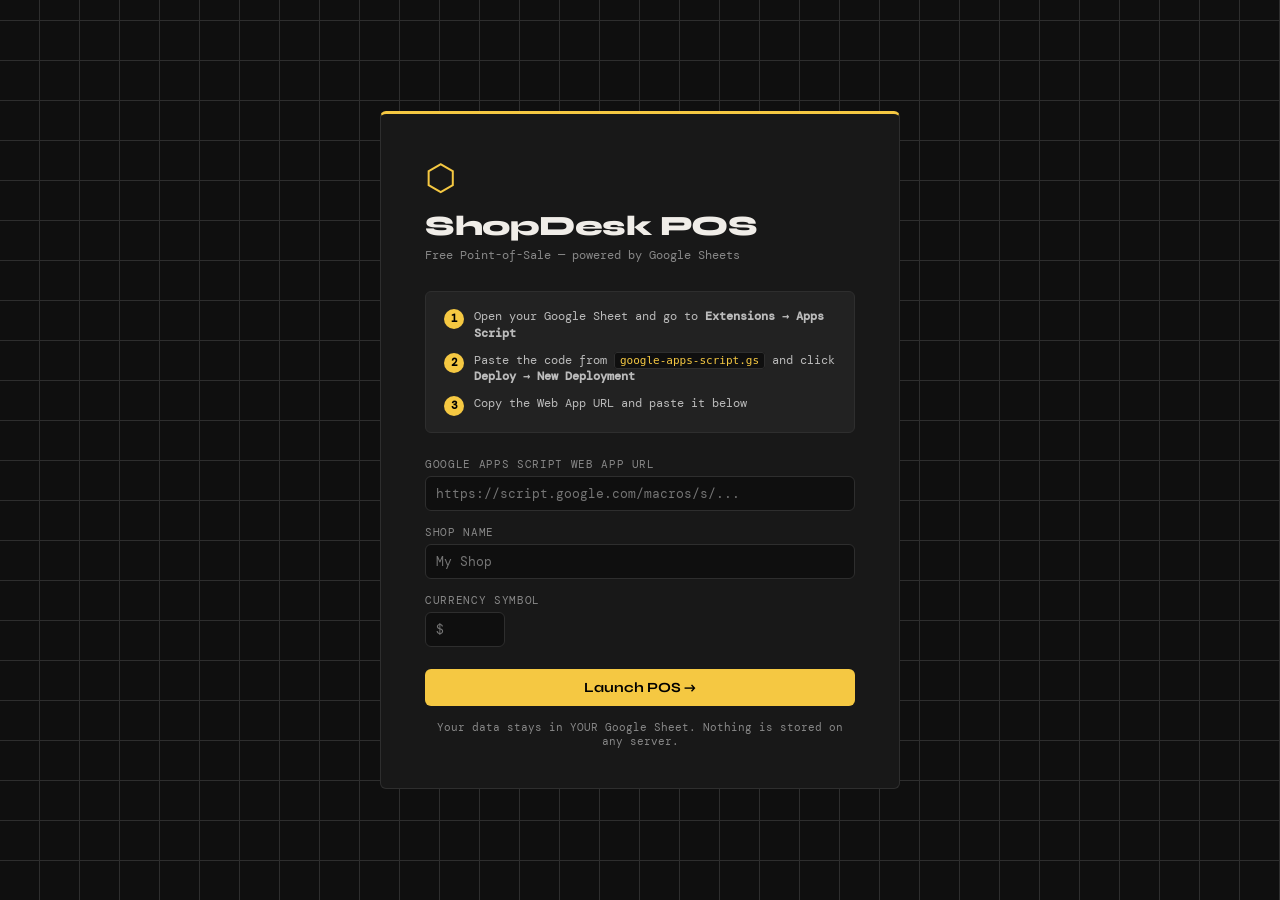
==== index.html @ a3332179 "Add files via upload" ====
<!DOCTYPE html>
<html lang="en">
<head>
  <meta charset="UTF-8" />
  <meta name="viewport" content="width=device-width, initial-scale=1.0" />
  <title>ShopDesk POS</title>
  <link rel="preconnect" href="https://fonts.googleapis.com" />
  <link href="https://fonts.googleapis.com/css2?family=Syne:wght@400;600;700;800&family=DM+Mono:wght@400;500&display=swap" rel="stylesheet" />
  <link rel="stylesheet" href="style.css" />
</head>
<body>

<!-- SETUP SCREEN -->
<div id="setup-screen" class="screen active">
  <div class="setup-card">
    <div class="logo-mark">⬡</div>
    <h1>ShopDesk POS</h1>
    <p class="setup-sub">Free Point-of-Sale — powered by Google Sheets</p>
    <div class="setup-steps">
      <div class="step">
        <span class="step-num">1</span>
        <span>Open your Google Sheet and go to <strong>Extensions → Apps Script</strong></span>
      </div>
      <div class="step">
        <span class="step-num">2</span>
        <span>Paste the code from <code>google-apps-script.gs</code> and click <strong>Deploy → New Deployment</strong></span>
      </div>
      <div class="step">
        <span class="step-num">3</span>
        <span>Copy the Web App URL and paste it below</span>
      </div>
    </div>
    <div class="input-group">
      <label>Google Apps Script Web App URL</label>
      <input type="url" id="script-url" placeholder="https://script.google.com/macros/s/..." />
    </div>
    <div class="input-group">
      <label>Shop Name</label>
      <input type="text" id="shop-name" placeholder="My Shop" />
    </div>
    <div class="input-group">
      <label>Currency Symbol</label>
      <input type="text" id="currency" placeholder="$" maxlength="3" style="max-width:80px"/>
    </div>
    <button class="btn-primary" onclick="saveConfig()">Launch POS →</button>
    <p class="setup-note">Your data stays in YOUR Google Sheet. Nothing is stored on any server.</p>
  </div>
</div>

<!-- MAIN POS -->
<div id="pos-screen" class="screen">

  <!-- TOP BAR -->
  <header class="topbar">
    <div class="topbar-left">
      <span class="logo-sm">⬡</span>
      <span id="topbar-shop" class="shop-title">ShopDesk</span>
    </div>
    <nav class="topbar-nav">
      <button class="nav-btn active" onclick="switchTab('sell')">🛒 Sell</button>
      <button class="nav-btn" onclick="switchTab('products')">📦 Products</button>
      <button class="nav-btn" onclick="switchTab('sales')">📊 Sales</button>
    </nav>
    <div class="topbar-right">
      <span id="clock" class="clock"></span>
      <button class="btn-settings" onclick="openSettings()">⚙</button>
    </div>
  </header>

  <!-- SELL TAB -->
  <div id="tab-sell" class="tab-content active">
    <div class="sell-layout">

      <!-- LEFT: Product Grid -->
      <div class="product-panel">
        <div class="panel-header">
          <input type="text" id="product-search" placeholder="Search products..." oninput="filterProducts()" />
          <select id="category-filter" onchange="filterProducts()">
            <option value="">All Categories</option>
          </select>
        </div>
        <div id="product-grid" class="product-grid">
          <div class="loading-state">Loading products...</div>
        </div>
      </div>

      <!-- RIGHT: Cart -->
      <div class="cart-panel">
        <div class="cart-header">
          <h2>Current Sale</h2>
          <button class="btn-clear" onclick="clearCart()">Clear</button>
        </div>
        <div id="cart-items" class="cart-items">
          <div class="empty-cart">No items yet.<br/>Tap a product to add.</div>
        </div>
        <div class="cart-footer">
          <div class="cart-totals">
            <div class="total-row"><span>Subtotal</span><span id="subtotal">$0.00</span></div>
            <div class="total-row discount-row">
              <span>Discount</span>
              <span class="discount-input-wrap">
                <input type="number" id="discount-val" value="0" min="0" oninput="recalc()" style="width:50px"/>
                <select id="discount-type" onchange="recalc()">
                  <option value="pct">%</option>
                  <option value="flat">flat</option>
                </select>
              </span>
            </div>
            <div class="total-row tax-row">
              <span>Tax (<span id="tax-label">0</span>%)</span>
              <span id="tax-amount">$0.00</span>
            </div>
            <div class="total-row grand-total-row">
              <span>TOTAL</span>
              <span id="grand-total">$0.00</span>
            </div>
          </div>
          <div class="payment-section">
            <label>Payment Method</label>
            <div class="payment-btns">
              <button class="pay-btn active" data-method="Cash" onclick="selectPayment(this)">💵 Cash</button>
              <button class="pay-btn" data-method="Card" onclick="selectPayment(this)">💳 Card</button>
              <button class="pay-btn" data-method="Mobile" onclick="selectPayment(this)">📱 Mobile</button>
            </div>
            <div id="cash-input-wrap" class="cash-wrap">
              <label>Cash Received</label>
              <input type="number" id="cash-received" placeholder="0.00" oninput="calcChange()" />
              <div class="change-row">Change: <strong id="change-due">$0.00</strong></div>
            </div>
          </div>
          <div class="input-group">
            <label>Customer Name (optional)</label>
            <input type="text" id="customer-name" placeholder="Walk-in" />
          </div>
          <div class="input-group">
            <label>Note (optional)</label>
            <input type="text" id="sale-note" placeholder="e.g. order #" />
          </div>
          <button class="btn-checkout" onclick="checkout()">✓ Complete Sale</button>
        </div>
      </div>
    </div>
  </div>

  <!-- PRODUCTS TAB -->
  <div id="tab-products" class="tab-content">
    <div class="tab-toolbar">
      <h2>Product Catalog</h2>
      <button class="btn-primary" onclick="openProductModal()">+ Add Product</button>
    </div>
    <div class="table-wrap">
      <table id="products-table">
        <thead>
          <tr><th>Name</th><th>Category</th><th>Price</th><th>Stock</th><th>Barcode</th><th>Actions</th></tr>
        </thead>
        <tbody id="products-tbody"></tbody>
      </table>
    </div>
  </div>

  <!-- SALES TAB -->
  <div id="tab-sales" class="tab-content">
    <div class="tab-toolbar">
      <h2>Sales History</h2>
      <div class="filter-row">
        <input type="date" id="sales-date-from" onchange="loadSales()" />
        <span>to</span>
        <input type="date" id="sales-date-to" onchange="loadSales()" />
        <button class="btn-secondary" onclick="exportCSV()">⬇ Export CSV</button>
      </div>
    </div>
    <div class="summary-cards">
      <div class="sumcard"><div class="sumcard-label">Today's Sales</div><div id="sum-today" class="sumcard-val">$0.00</div></div>
      <div class="sumcard"><div class="sumcard-label">Transactions</div><div id="sum-count" class="sumcard-val">0</div></div>
      <div class="sumcard"><div class="sumcard-label">Avg. Sale</div><div id="sum-avg" class="sumcard-val">$0.00</div></div>
    </div>
    <div class="table-wrap">
      <table id="sales-table">
        <thead>
          <tr><th>Date/Time</th><th>Customer</th><th>Items</th><th>Payment</th><th>Discount</th><th>Tax</th><th>Total</th><th>Note</th></tr>
        </thead>
        <tbody id="sales-tbody"></tbody>
      </table>
    </div>
  </div>

</div><!-- end pos-screen -->

<!-- PRODUCT MODAL -->
<div id="product-modal" class="modal-overlay" onclick="closeModalOnOverlay(event)">
  <div class="modal-box">
    <h3 id="modal-title">Add Product</h3>
    <input type="hidden" id="edit-row-id" />
    <div class="input-group"><label>Product Name *</label><input type="text" id="p-name" /></div>
    <div class="input-group"><label>Category</label><input type="text" id="p-category" placeholder="e.g. Food, Drinks" /></div>
    <div class="input-group"><label>Price *</label><input type="number" id="p-price" min="0" step="0.01" /></div>
    <div class="input-group"><label>Stock Quantity</label><input type="number" id="p-stock" min="0" value="0" /></div>
    <div class="input-group"><label>Barcode / SKU</label><input type="text" id="p-barcode" /></div>
    <div class="modal-actions">
      <button class="btn-secondary" onclick="closeProductModal()">Cancel</button>
      <button class="btn-primary" onclick="saveProduct()">Save Product</button>
    </div>
  </div>
</div>

<!-- RECEIPT MODAL -->
<div id="receipt-modal" class="modal-overlay" onclick="closeReceiptOnOverlay(event)">
  <div class="modal-box receipt-box">
    <div id="receipt-content"></div>
    <div class="modal-actions">
      <button class="btn-secondary" onclick="closeReceipt()">Close</button>
      <button class="btn-primary" onclick="printReceipt()">🖨 Print</button>
    </div>
  </div>
</div>

<!-- SETTINGS MODAL -->
<div id="settings-modal" class="modal-overlay" onclick="closeSettingsOnOverlay(event)">
  <div class="modal-box">
    <h3>Settings</h3>
    <div class="input-group"><label>Shop Name</label><input type="text" id="s-shop-name" /></div>
    <div class="input-group"><label>Currency Symbol</label><input type="text" id="s-currency" maxlength="3" style="max-width:80px"/></div>
    <div class="input-group"><label>Tax Rate (%)</label><input type="number" id="s-tax" min="0" max="100" step="0.1" /></div>
    <div class="input-group"><label>Receipt Footer Message</label><input type="text" id="s-receipt-msg" placeholder="Thank you for your purchase!" /></div>
    <div class="input-group"><label>Google Apps Script URL</label><input type="url" id="s-script-url" /></div>
    <div class="modal-actions">
      <button class="btn-secondary" onclick="closeSettings()">Cancel</button>
      <button class="btn-primary" onclick="saveSettings()">Save Settings</button>
    </div>
  </div>
</div>

<!-- TOAST -->
<div id="toast" class="toast"></div>

<script src="app.js"></script>
</body>
</html>
---- style.css ----
/* ============================================
   ShopDesk POS — Industrial Utility Aesthetic
   ============================================ */
@import url('https://fonts.googleapis.com/css2?family=Syne:wght@400;600;700;800&family=DM+Mono:wght@400;500&display=swap');

:root {
  --bg:       #0f0f0f;
  --surface:  #181818;
  --surface2: #222222;
  --border:   #2e2e2e;
  --accent:   #f5c842;
  --accent2:  #e8f542;
  --danger:   #ff4545;
  --success:  #42f58d;
  --text:     #f0ede8;
  --muted:    #888;
  --font-head: 'Syne', sans-serif;
  --font-mono: 'DM Mono', monospace;
  --radius: 6px;
}

*, *::before, *::after { box-sizing: border-box; margin: 0; padding: 0; }

body {
  background: var(--bg);
  color: var(--text);
  font-family: var(--font-mono);
  font-size: 13px;
  min-height: 100vh;
  overflow-x: hidden;
}

/* ── SCREENS ── */
.screen { display: none; }
.screen.active { display: block; }

/* ── SETUP ── */
#setup-screen {
  min-height: 100vh;
  display: flex;
  align-items: center;
  justify-content: center;
  background: var(--bg);
  background-image:
    repeating-linear-gradient(0deg, transparent, transparent 39px, var(--border) 39px, var(--border) 40px),
    repeating-linear-gradient(90deg, transparent, transparent 39px, var(--border) 39px, var(--border) 40px);
}

.setup-card {
  background: var(--surface);
  border: 1px solid var(--border);
  border-top: 3px solid var(--accent);
  border-radius: var(--radius);
  padding: 40px 44px;
  max-width: 520px;
  width: 90%;
  position: relative;
}

.logo-mark {
  font-size: 36px;
  color: var(--accent);
  display: block;
  margin-bottom: 8px;
}

.setup-card h1 {
  font-family: var(--font-head);
  font-size: 28px;
  font-weight: 800;
  letter-spacing: -0.5px;
  margin-bottom: 4px;
}

.setup-sub {
  color: var(--muted);
  margin-bottom: 28px;
  font-size: 12px;
}

.setup-steps {
  background: var(--surface2);
  border: 1px solid var(--border);
  border-radius: var(--radius);
  padding: 16px 18px;
  margin-bottom: 24px;
  display: flex;
  flex-direction: column;
  gap: 10px;
}

.step {
  display: flex;
  align-items: flex-start;
  gap: 10px;
  font-size: 12px;
  color: #bbb;
  line-height: 1.4;
}

.step-num {
  background: var(--accent);
  color: #000;
  width: 20px;
  height: 20px;
  border-radius: 50%;
  display: flex;
  align-items: center;
  justify-content: center;
  font-size: 11px;
  font-weight: 700;
  flex-shrink: 0;
  margin-top: 1px;
}

.step code {
  background: var(--bg);
  border: 1px solid var(--border);
  padding: 1px 5px;
  border-radius: 3px;
  color: var(--accent);
  font-size: 11px;
}

.setup-note {
  text-align: center;
  font-size: 11px;
  color: var(--muted);
  margin-top: 14px;
}

/* ── INPUTS ── */
.input-group {
  margin-bottom: 14px;
}

.input-group label {
  display: block;
  font-size: 11px;
  color: var(--muted);
  text-transform: uppercase;
  letter-spacing: 0.06em;
  margin-bottom: 5px;
}

input[type="text"],
input[type="url"],
input[type="number"],
input[type="date"],
select,
textarea {
  background: var(--bg);
  border: 1px solid var(--border);
  color: var(--text);
  font-family: var(--font-mono);
  font-size: 13px;
  padding: 8px 10px;
  border-radius: var(--radius);
  width: 100%;
  outline: none;
  transition: border-color 0.15s;
}

input:focus, select:focus {
  border-color: var(--accent);
}

select option { background: var(--surface); }

/* ── BUTTONS ── */
.btn-primary {
  background: var(--accent);
  color: #000;
  border: none;
  padding: 10px 20px;
  font-family: var(--font-head);
  font-size: 14px;
  font-weight: 700;
  border-radius: var(--radius);
  cursor: pointer;
  width: 100%;
  margin-top: 8px;
  transition: opacity 0.15s, transform 0.1s;
}
.btn-primary:hover { opacity: 0.88; transform: translateY(-1px); }
.btn-primary:active { transform: translateY(0); }

.btn-secondary {
  background: transparent;
  color: var(--text);
  border: 1px solid var(--border);
  padding: 9px 18px;
  font-family: var(--font-mono);
  font-size: 13px;
  border-radius: var(--radius);
  cursor: pointer;
  transition: border-color 0.15s;
}
.btn-secondary:hover { border-color: var(--accent); color: var(--accent); }

/* ── TOP BAR ── */
.topbar {
  height: 52px;
  background: var(--surface);
  border-bottom: 1px solid var(--border);
  display: flex;
  align-items: center;
  padding: 0 16px;
  gap: 12px;
  position: sticky;
  top: 0;
  z-index: 100;
}

.topbar-left { display: flex; align-items: center; gap: 8px; min-width: 160px; }
.logo-sm { color: var(--accent); font-size: 22px; }
.shop-title { font-family: var(--font-head); font-weight: 700; font-size: 15px; }

.topbar-nav { display: flex; gap: 4px; flex: 1; justify-content: center; }

.nav-btn {
  background: transparent;
  border: 1px solid transparent;
  color: var(--muted);
  padding: 6px 14px;
  border-radius: var(--radius);
  cursor: pointer;
  font-family: var(--font-mono);
  font-size: 12px;
  transition: all 0.15s;
}
.nav-btn:hover { color: var(--text); border-color: var(--border); }
.nav-btn.active { color: #000; background: var(--accent); border-color: var(--accent); font-weight: 600; }

.topbar-right { display: flex; align-items: center; gap: 10px; min-width: 160px; justify-content: flex-end; }
.clock { font-size: 12px; color: var(--muted); }

.btn-settings {
  background: transparent;
  border: 1px solid var(--border);
  color: var(--muted);
  width: 32px;
  height: 32px;
  border-radius: var(--radius);
  cursor: pointer;
  font-size: 16px;
  display: flex;
  align-items: center;
  justify-content: center;
  transition: all 0.15s;
}
.btn-settings:hover { border-color: var(--accent); color: var(--accent); }

/* ── TABS ── */
.tab-content { display: none; height: calc(100vh - 52px); }
.tab-content.active { display: flex; flex-direction: column; }

/* ── SELL TAB LAYOUT ── */
.sell-layout {
  display: grid;
  grid-template-columns: 1fr 360px;
  height: 100%;
  overflow: hidden;
}

/* PRODUCT PANEL */
.product-panel {
  display: flex;
  flex-direction: column;
  border-right: 1px solid var(--border);
  overflow: hidden;
}

.panel-header {
  padding: 12px;
  border-bottom: 1px solid var(--border);
  display: flex;
  gap: 8px;
}

.panel-header input,
.panel-header select {
  margin-bottom: 0;
}

.product-grid {
  display: grid;
  grid-template-columns: repeat(auto-fill, minmax(140px, 1fr));
  gap: 10px;
  padding: 14px;
  overflow-y: auto;
  align-content: start;
  flex: 1;
}

.product-card {
  background: var(--surface);
  border: 1px solid var(--border);
  border-radius: var(--radius);
  padding: 14px 12px;
  cursor: pointer;
  transition: border-color 0.15s, transform 0.1s, background 0.15s;
  position: relative;
  user-select: none;
}
.product-card:hover {
  border-color: var(--accent);
  background: var(--surface2);
  transform: translateY(-2px);
}
.product-card:active { transform: scale(0.97); }

.product-card .pc-name {
  font-family: var(--font-head);
  font-weight: 700;
  font-size: 13px;
  margin-bottom: 4px;
  line-height: 1.3;
  white-space: nowrap;
  overflow: hidden;
  text-overflow: ellipsis;
}
.product-card .pc-price {
  color: var(--accent);
  font-size: 15px;
  font-weight: 500;
}
.product-card .pc-cat {
  font-size: 10px;
  color: var(--muted);
  margin-bottom: 6px;
  text-transform: uppercase;
}
.product-card .pc-stock {
  position: absolute;
  top: 8px;
  right: 8px;
  font-size: 10px;
  background: var(--surface2);
  border: 1px solid var(--border);
  padding: 1px 5px;
  border-radius: 3px;
  color: var(--muted);
}
.product-card .pc-stock.low { color: var(--danger); border-color: var(--danger); }
.product-card .pc-stock.ok { color: var(--success); border-color: var(--success); }

.loading-state, .empty-cart, .no-results {
  color: var(--muted);
  font-size: 13px;
  text-align: center;
  padding: 30px 0;
  grid-column: 1 / -1;
}

/* CART PANEL */
.cart-panel {
  display: flex;
  flex-direction: column;
  overflow: hidden;
  background: var(--surface);
}

.cart-header {
  display: flex;
  justify-content: space-between;
  align-items: center;
  padding: 12px 14px;
  border-bottom: 1px solid var(--border);
}
.cart-header h2 { font-family: var(--font-head); font-size: 15px; font-weight: 700; }
.btn-clear {
  background: transparent;
  border: 1px solid var(--danger);
  color: var(--danger);
  font-size: 11px;
  padding: 4px 10px;
  border-radius: var(--radius);
  cursor: pointer;
  font-family: var(--font-mono);
  transition: background 0.15s;
}
.btn-clear:hover { background: var(--danger); color: #fff; }

.cart-items {
  flex: 1;
  overflow-y: auto;
  padding: 8px 0;
  min-height: 80px;
  max-height: 220px;
}

.cart-item {
  display: grid;
  grid-template-columns: 1fr auto auto;
  align-items: center;
  gap: 8px;
  padding: 7px 14px;
  border-bottom: 1px solid var(--border);
  transition: background 0.12s;
}
.cart-item:hover { background: var(--surface2); }
.cart-item-name { font-weight: 500; font-size: 12px; }
.cart-item-price { color: var(--accent); font-size: 12px; white-space: nowrap; }

.qty-controls { display: flex; align-items: center; gap: 4px; }
.qty-btn {
  background: var(--surface2);
  border: 1px solid var(--border);
  color: var(--text);
  width: 22px;
  height: 22px;
  border-radius: 4px;
  cursor: pointer;
  font-size: 14px;
  display: flex;
  align-items: center;
  justify-content: center;
  line-height: 1;
  transition: border-color 0.1s;
}
.qty-btn:hover { border-color: var(--accent); }
.qty-num { font-size: 12px; min-width: 22px; text-align: center; }

/* CART FOOTER */
.cart-footer {
  border-top: 1px solid var(--border);
  padding: 12px 14px;
  overflow-y: auto;
}

.cart-totals {
  margin-bottom: 12px;
}

.total-row {
  display: flex;
  justify-content: space-between;
  padding: 4px 0;
  font-size: 12px;
  color: var(--muted);
  border-bottom: 1px solid var(--border);
}

.total-row:last-child { border-bottom: none; }

.grand-total-row {
  font-family: var(--font-head);
  font-size: 18px;
  font-weight: 800;
  color: var(--accent);
  padding-top: 8px;
}

.discount-input-wrap {
  display: flex;
  gap: 4px;
  align-items: center;
}
.discount-input-wrap input,
.discount-input-wrap select {
  width: auto;
  padding: 3px 6px;
  font-size: 12px;
  height: 26px;
}

.payment-section {
  margin-bottom: 12px;
}
.payment-section > label {
  font-size: 11px;
  color: var(--muted);
  text-transform: uppercase;
  letter-spacing: 0.06em;
  display: block;
  margin-bottom: 6px;
}

.payment-btns {
  display: flex;
  gap: 6px;
  margin-bottom: 8px;
  flex-wrap: wrap;
}

.pay-btn {
  background: var(--surface2);
  border: 1px solid var(--border);
  color: var(--muted);
  font-family: var(--font-mono);
  font-size: 12px;
  padding: 6px 12px;
  border-radius: var(--radius);
  cursor: pointer;
  transition: all 0.15s;
  flex: 1;
}
.pay-btn:hover { border-color: var(--accent); color: var(--text); }
.pay-btn.active { background: var(--accent); color: #000; border-color: var(--accent); font-weight: 600; }

.cash-wrap { margin-bottom: 10px; }
.change-row { font-size: 12px; color: var(--muted); margin-top: 5px; }
.change-row strong { color: var(--success); }

.btn-checkout {
  width: 100%;
  background: var(--success);
  color: #000;
  border: none;
  padding: 13px;
  font-family: var(--font-head);
  font-size: 16px;
  font-weight: 800;
  border-radius: var(--radius);
  cursor: pointer;
  margin-top: 10px;
  transition: opacity 0.15s, transform 0.1s;
  letter-spacing: 0.02em;
}
.btn-checkout:hover { opacity: 0.88; transform: translateY(-1px); }

/* ── TABS: Products & Sales ── */
#tab-products, #tab-sales {
  padding: 20px 24px;
  overflow-y: auto;
}

.tab-toolbar {
  display: flex;
  justify-content: space-between;
  align-items: center;
  margin-bottom: 18px;
  flex-wrap: wrap;
  gap: 10px;
}

.tab-toolbar h2 {
  font-family: var(--font-head);
  font-size: 18px;
  font-weight: 800;
}

.filter-row { display: flex; align-items: center; gap: 8px; flex-wrap: wrap; }
.filter-row input[type="date"] { width: auto; }

/* TABLE */
.table-wrap { overflow-x: auto; }

table {
  width: 100%;
  border-collapse: collapse;
  font-size: 12px;
}

thead tr {
  border-bottom: 2px solid var(--accent);
}

th {
  text-align: left;
  padding: 8px 10px;
  font-family: var(--font-head);
  font-size: 11px;
  font-weight: 700;
  text-transform: uppercase;
  letter-spacing: 0.06em;
  color: var(--muted);
  white-space: nowrap;
}

td {
  padding: 9px 10px;
  border-bottom: 1px solid var(--border);
  vertical-align: middle;
}

tr:hover td { background: var(--surface2); }

.action-btns { display: flex; gap: 6px; }
.btn-edit, .btn-delete {
  padding: 3px 9px;
  border-radius: 4px;
  font-size: 11px;
  cursor: pointer;
  font-family: var(--font-mono);
  border: 1px solid;
  transition: all 0.12s;
}
.btn-edit { border-color: var(--accent); color: var(--accent); background: transparent; }
.btn-edit:hover { background: var(--accent); color: #000; }
.btn-delete { border-color: var(--danger); color: var(--danger); background: transparent; }
.btn-delete:hover { background: var(--danger); color: #fff; }

/* SUMMARY CARDS */
.summary-cards {
  display: grid;
  grid-template-columns: repeat(3, 1fr);
  gap: 12px;
  margin-bottom: 20px;
}

.sumcard {
  background: var(--surface);
  border: 1px solid var(--border);
  border-top: 2px solid var(--accent);
  border-radius: var(--radius);
  padding: 16px 18px;
}

.sumcard-label { font-size: 11px; color: var(--muted); text-transform: uppercase; margin-bottom: 6px; }
.sumcard-val { font-family: var(--font-head); font-size: 22px; font-weight: 800; color: var(--accent); }

/* ── MODALS ── */
.modal-overlay {
  display: none;
  position: fixed;
  inset: 0;
  background: rgba(0,0,0,0.75);
  z-index: 200;
  align-items: center;
  justify-content: center;
  backdrop-filter: blur(3px);
}
.modal-overlay.open { display: flex; }

.modal-box {
  background: var(--surface);
  border: 1px solid var(--border);
  border-top: 3px solid var(--accent);
  border-radius: var(--radius);
  padding: 28px 32px;
  width: 90%;
  max-width: 420px;
  max-height: 90vh;
  overflow-y: auto;
}

.modal-box h3 {
  font-family: var(--font-head);
  font-size: 18px;
  font-weight: 800;
  margin-bottom: 18px;
}

.modal-actions {
  display: flex;
  gap: 10px;
  margin-top: 18px;
}
.modal-actions .btn-secondary,
.modal-actions .btn-primary { flex: 1; }

/* RECEIPT */
.receipt-box { max-width: 340px; font-family: var(--font-mono); }
.receipt-content { white-space: pre-wrap; }
#receipt-content {
  font-size: 12px;
  line-height: 1.6;
  background: #fff;
  color: #000;
  padding: 20px;
  border-radius: 4px;
  font-family: 'Courier New', monospace;
}

/* ── TOAST ── */
.toast {
  position: fixed;
  bottom: 24px;
  left: 50%;
  transform: translateX(-50%) translateY(80px);
  background: var(--surface2);
  border: 1px solid var(--border);
  border-left: 3px solid var(--accent);
  color: var(--text);
  padding: 10px 20px;
  border-radius: var(--radius);
  font-size: 13px;
  z-index: 999;
  transition: transform 0.3s ease;
  pointer-events: none;
  white-space: nowrap;
}
.toast.show { transform: translateX(-50%) translateY(0); }
.toast.error { border-left-color: var(--danger); }
.toast.success { border-left-color: var(--success); }

/* ── SCROLLBARS ── */
::-webkit-scrollbar { width: 5px; height: 5px; }
::-webkit-scrollbar-track { background: transparent; }
::-webkit-scrollbar-thumb { background: var(--border); border-radius: 3px; }
::-webkit-scrollbar-thumb:hover { background: var(--muted); }

/* ── PRINT ── */
@media print {
  body * { visibility: hidden; }
  #receipt-content, #receipt-content * { visibility: visible; }
  #receipt-content {
    position: fixed;
    top: 0; left: 0;
    width: 100%;
    background: white;
    color: black;
    font-size: 12px;
    padding: 10px;
  }
}

/* ── RESPONSIVE ── */
@media (max-width: 768px) {
  .sell-layout {
    grid-template-columns: 1fr;
    grid-template-rows: auto 1fr;
  }
  .cart-panel {
    border-top: 1px solid var(--border);
    border-right: none;
    height: auto;
  }
  .summary-cards { grid-template-columns: 1fr; }
  .topbar-nav .nav-btn span { display: none; }
}
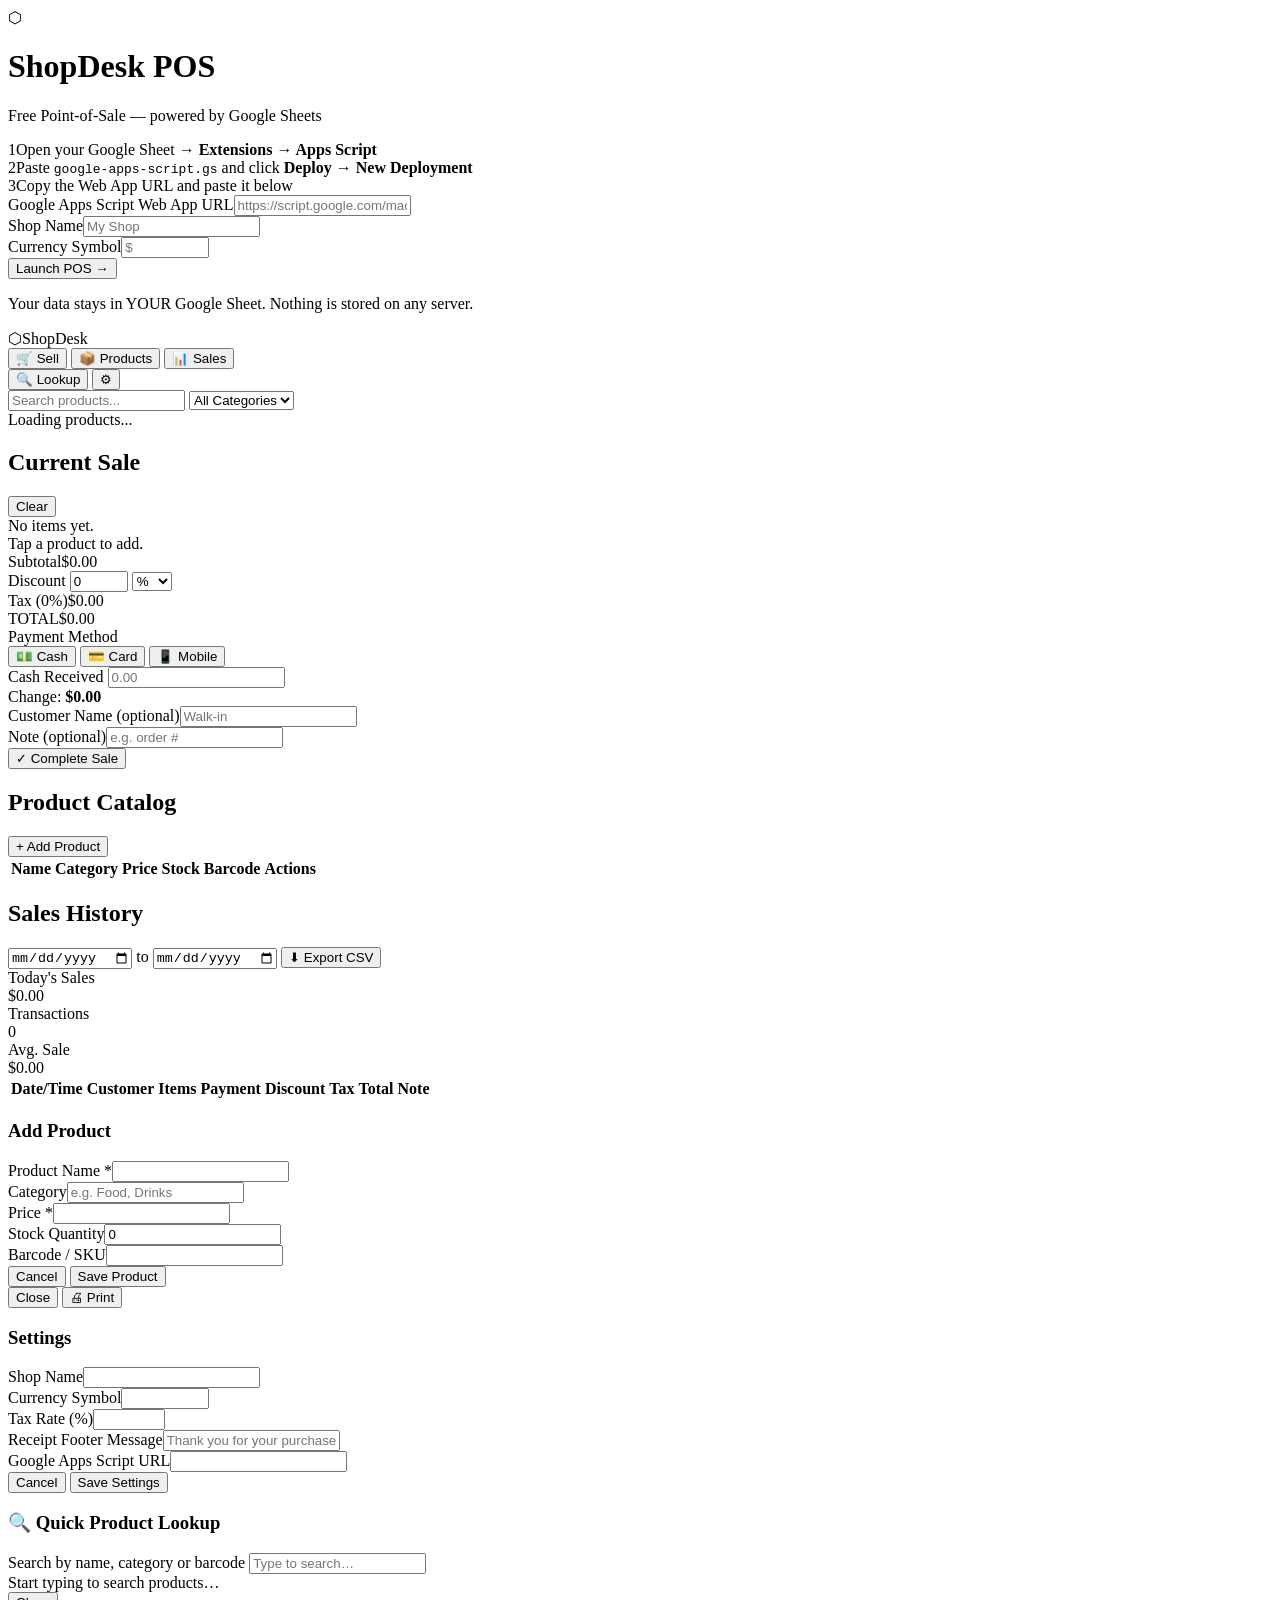
==== commit dd120da0: "Add files via upload" ====
--- a/index.html
+++ b/index.html
@@ -1,12 +1,13 @@
 <!DOCTYPE html>
 <html lang="en">
 <head>
-  <meta charset="UTF-8" />
-  <meta name="viewport" content="width=device-width, initial-scale=1.0" />
-  <title>ShopDesk POS</title>
-  <link rel="preconnect" href="https://fonts.googleapis.com" />
-  <link href="https://fonts.googleapis.com/css2?family=Syne:wght@400;600;700;800&family=DM+Mono:wght@400;500&display=swap" rel="stylesheet" />
-  <link rel="stylesheet" href="style.css" />
+<meta charset="UTF-8"/>
+<meta name="viewport" content="width=device-width,initial-scale=1.0"/>
+<title>ShopDesk POS</title>
+<link href="https://fonts.googleapis.com/css2?family=Syne:wght@400;600;700;800&family=DM+Mono:wght@400;500&display=swap" rel="stylesheet"/>
+<style>
+CSSPLACEHOLDER
+</style>
 </head>
 <body>
 
@@ -17,31 +18,13 @@
     <h1>ShopDesk POS</h1>
     <p class="setup-sub">Free Point-of-Sale — powered by Google Sheets</p>
     <div class="setup-steps">
-      <div class="step">
-        <span class="step-num">1</span>
-        <span>Open your Google Sheet and go to <strong>Extensions → Apps Script</strong></span>
-      </div>
-      <div class="step">
-        <span class="step-num">2</span>
-        <span>Paste the code from <code>google-apps-script.gs</code> and click <strong>Deploy → New Deployment</strong></span>
-      </div>
-      <div class="step">
-        <span class="step-num">3</span>
-        <span>Copy the Web App URL and paste it below</span>
-      </div>
-    </div>
-    <div class="input-group">
-      <label>Google Apps Script Web App URL</label>
-      <input type="url" id="script-url" placeholder="https://script.google.com/macros/s/..." />
-    </div>
-    <div class="input-group">
-      <label>Shop Name</label>
-      <input type="text" id="shop-name" placeholder="My Shop" />
-    </div>
-    <div class="input-group">
-      <label>Currency Symbol</label>
-      <input type="text" id="currency" placeholder="$" maxlength="3" style="max-width:80px"/>
-    </div>
+      <div class="step"><span class="step-num">1</span><span>Open your Google Sheet → <strong>Extensions → Apps Script</strong></span></div>
+      <div class="step"><span class="step-num">2</span><span>Paste <code>google-apps-script.gs</code> and click <strong>Deploy → New Deployment</strong></span></div>
+      <div class="step"><span class="step-num">3</span><span>Copy the Web App URL and paste it below</span></div>
+    </div>
+    <div class="input-group"><label>Google Apps Script Web App URL</label><input type="url" id="script-url" placeholder="https://script.google.com/macros/s/..."/></div>
+    <div class="input-group"><label>Shop Name</label><input type="text" id="shop-name" placeholder="My Shop"/></div>
+    <div class="input-group"><label>Currency Symbol</label><input type="text" id="currency" placeholder="$" maxlength="3" style="max-width:80px"/></div>
     <button class="btn-primary" onclick="saveConfig()">Launch POS →</button>
     <p class="setup-note">Your data stays in YOUR Google Sheet. Nothing is stored on any server.</p>
   </div>
@@ -49,13 +32,8 @@
 
 <!-- MAIN POS -->
 <div id="pos-screen" class="screen">
-
-  <!-- TOP BAR -->
   <header class="topbar">
-    <div class="topbar-left">
-      <span class="logo-sm">⬡</span>
-      <span id="topbar-shop" class="shop-title">ShopDesk</span>
-    </div>
+    <div class="topbar-left"><span class="logo-sm">⬡</span><span id="topbar-shop" class="shop-title">ShopDesk</span></div>
     <nav class="topbar-nav">
       <button class="nav-btn active" onclick="switchTab('sell')">🛒 Sell</button>
       <button class="nav-btn" onclick="switchTab('products')">📦 Products</button>
@@ -63,6 +41,7 @@
     </nav>
     <div class="topbar-right">
       <span id="clock" class="clock"></span>
+      <button class="btn-lookup" onclick="openLookup()">🔍 Lookup</button>
       <button class="btn-settings" onclick="openSettings()">⚙</button>
     </div>
   </header>
@@ -70,29 +49,16 @@
   <!-- SELL TAB -->
   <div id="tab-sell" class="tab-content active">
     <div class="sell-layout">
-
-      <!-- LEFT: Product Grid -->
       <div class="product-panel">
         <div class="panel-header">
-          <input type="text" id="product-search" placeholder="Search products..." oninput="filterProducts()" />
-          <select id="category-filter" onchange="filterProducts()">
-            <option value="">All Categories</option>
-          </select>
+          <input type="text" id="product-search" placeholder="Search products..." oninput="filterProducts()"/>
+          <select id="category-filter" onchange="filterProducts()"><option value="">All Categories</option></select>
         </div>
-        <div id="product-grid" class="product-grid">
-          <div class="loading-state">Loading products...</div>
-        </div>
+        <div id="product-grid" class="product-grid"><div class="loading-state">Loading products...</div></div>
       </div>
-
-      <!-- RIGHT: Cart -->
       <div class="cart-panel">
-        <div class="cart-header">
-          <h2>Current Sale</h2>
-          <button class="btn-clear" onclick="clearCart()">Clear</button>
-        </div>
-        <div id="cart-items" class="cart-items">
-          <div class="empty-cart">No items yet.<br/>Tap a product to add.</div>
-        </div>
+        <div class="cart-header"><h2>Current Sale</h2><button class="btn-clear" onclick="clearCart()">Clear</button></div>
+        <div id="cart-items" class="cart-items"><div class="empty-cart">No items yet.<br/>Tap a product to add.</div></div>
         <div class="cart-footer">
           <div class="cart-totals">
             <div class="total-row"><span>Subtotal</span><span id="subtotal">$0.00</span></div>
@@ -100,20 +66,11 @@
               <span>Discount</span>
               <span class="discount-input-wrap">
                 <input type="number" id="discount-val" value="0" min="0" oninput="recalc()" style="width:50px"/>
-                <select id="discount-type" onchange="recalc()">
-                  <option value="pct">%</option>
-                  <option value="flat">flat</option>
-                </select>
+                <select id="discount-type" onchange="recalc()"><option value="pct">%</option><option value="flat">flat</option></select>
               </span>
             </div>
-            <div class="total-row tax-row">
-              <span>Tax (<span id="tax-label">0</span>%)</span>
-              <span id="tax-amount">$0.00</span>
-            </div>
-            <div class="total-row grand-total-row">
-              <span>TOTAL</span>
-              <span id="grand-total">$0.00</span>
-            </div>
+            <div class="total-row tax-row"><span>Tax (<span id="tax-label">0</span>%)</span><span id="tax-amount">$0.00</span></div>
+            <div class="total-row grand-total-row"><span>TOTAL</span><span id="grand-total">$0.00</span></div>
           </div>
           <div class="payment-section">
             <label>Payment Method</label>
@@ -124,18 +81,12 @@
             </div>
             <div id="cash-input-wrap" class="cash-wrap">
               <label>Cash Received</label>
-              <input type="number" id="cash-received" placeholder="0.00" oninput="calcChange()" />
+              <input type="number" id="cash-received" placeholder="0.00" oninput="calcChange()"/>
               <div class="change-row">Change: <strong id="change-due">$0.00</strong></div>
             </div>
           </div>
-          <div class="input-group">
-            <label>Customer Name (optional)</label>
-            <input type="text" id="customer-name" placeholder="Walk-in" />
-          </div>
-          <div class="input-group">
-            <label>Note (optional)</label>
-            <input type="text" id="sale-note" placeholder="e.g. order #" />
-          </div>
+          <div class="input-group"><label>Customer Name (optional)</label><input type="text" id="customer-name" placeholder="Walk-in"/></div>
+          <div class="input-group"><label>Note (optional)</label><input type="text" id="sale-note" placeholder="e.g. order #"/></div>
           <button class="btn-checkout" onclick="checkout()">✓ Complete Sale</button>
         </div>
       </div>
@@ -150,9 +101,7 @@
     </div>
     <div class="table-wrap">
       <table id="products-table">
-        <thead>
-          <tr><th>Name</th><th>Category</th><th>Price</th><th>Stock</th><th>Barcode</th><th>Actions</th></tr>
-        </thead>
+        <thead><tr><th>Name</th><th>Category</th><th>Price</th><th>Stock</th><th>Barcode</th><th>Actions</th></tr></thead>
         <tbody id="products-tbody"></tbody>
       </table>
     </div>
@@ -163,9 +112,9 @@
     <div class="tab-toolbar">
       <h2>Sales History</h2>
       <div class="filter-row">
-        <input type="date" id="sales-date-from" onchange="loadSales()" />
+        <input type="date" id="sales-date-from" onchange="loadSales()"/>
         <span>to</span>
-        <input type="date" id="sales-date-to" onchange="loadSales()" />
+        <input type="date" id="sales-date-to" onchange="loadSales()"/>
         <button class="btn-secondary" onclick="exportCSV()">⬇ Export CSV</button>
       </div>
     </div>
@@ -176,26 +125,23 @@
     </div>
     <div class="table-wrap">
       <table id="sales-table">
-        <thead>
-          <tr><th>Date/Time</th><th>Customer</th><th>Items</th><th>Payment</th><th>Discount</th><th>Tax</th><th>Total</th><th>Note</th></tr>
-        </thead>
+        <thead><tr><th>Date/Time</th><th>Customer</th><th>Items</th><th>Payment</th><th>Discount</th><th>Tax</th><th>Total</th><th>Note</th></tr></thead>
         <tbody id="sales-tbody"></tbody>
       </table>
     </div>
   </div>
-
-</div><!-- end pos-screen -->
+</div>
 
 <!-- PRODUCT MODAL -->
 <div id="product-modal" class="modal-overlay" onclick="closeModalOnOverlay(event)">
   <div class="modal-box">
     <h3 id="modal-title">Add Product</h3>
-    <input type="hidden" id="edit-row-id" />
-    <div class="input-group"><label>Product Name *</label><input type="text" id="p-name" /></div>
-    <div class="input-group"><label>Category</label><input type="text" id="p-category" placeholder="e.g. Food, Drinks" /></div>
-    <div class="input-group"><label>Price *</label><input type="number" id="p-price" min="0" step="0.01" /></div>
-    <div class="input-group"><label>Stock Quantity</label><input type="number" id="p-stock" min="0" value="0" /></div>
-    <div class="input-group"><label>Barcode / SKU</label><input type="text" id="p-barcode" /></div>
+    <input type="hidden" id="edit-row-id"/>
+    <div class="input-group"><label>Product Name *</label><input type="text" id="p-name"/></div>
+    <div class="input-group"><label>Category</label><input type="text" id="p-category" placeholder="e.g. Food, Drinks"/></div>
+    <div class="input-group"><label>Price *</label><input type="number" id="p-price" min="0" step="0.01"/></div>
+    <div class="input-group"><label>Stock Quantity</label><input type="number" id="p-stock" min="0" value="0"/></div>
+    <div class="input-group"><label>Barcode / SKU</label><input type="text" id="p-barcode"/></div>
     <div class="modal-actions">
       <button class="btn-secondary" onclick="closeProductModal()">Cancel</button>
       <button class="btn-primary" onclick="saveProduct()">Save Product</button>
@@ -218,11 +164,11 @@
 <div id="settings-modal" class="modal-overlay" onclick="closeSettingsOnOverlay(event)">
   <div class="modal-box">
     <h3>Settings</h3>
-    <div class="input-group"><label>Shop Name</label><input type="text" id="s-shop-name" /></div>
+    <div class="input-group"><label>Shop Name</label><input type="text" id="s-shop-name"/></div>
     <div class="input-group"><label>Currency Symbol</label><input type="text" id="s-currency" maxlength="3" style="max-width:80px"/></div>
-    <div class="input-group"><label>Tax Rate (%)</label><input type="number" id="s-tax" min="0" max="100" step="0.1" /></div>
-    <div class="input-group"><label>Receipt Footer Message</label><input type="text" id="s-receipt-msg" placeholder="Thank you for your purchase!" /></div>
-    <div class="input-group"><label>Google Apps Script URL</label><input type="url" id="s-script-url" /></div>
+    <div class="input-group"><label>Tax Rate (%)</label><input type="number" id="s-tax" min="0" max="100" step="0.1"/></div>
+    <div class="input-group"><label>Receipt Footer Message</label><input type="text" id="s-receipt-msg" placeholder="Thank you for your purchase!"/></div>
+    <div class="input-group"><label>Google Apps Script URL</label><input type="url" id="s-script-url"/></div>
     <div class="modal-actions">
       <button class="btn-secondary" onclick="closeSettings()">Cancel</button>
       <button class="btn-primary" onclick="saveSettings()">Save Settings</button>
@@ -230,9 +176,26 @@
   </div>
 </div>
 
+<!-- QUICK LOOKUP MODAL -->
+<div id="lookup-modal" class="modal-overlay" onclick="closeLookupOnOverlay(event)">
+  <div class="modal-box lookup-box">
+    <h3>🔍 Quick Product Lookup</h3>
+    <div class="input-group">
+      <label>Search by name, category or barcode</label>
+      <input type="text" id="lookup-input" placeholder="Type to search…" oninput="runLookup()" autocomplete="off"/>
+    </div>
+    <div id="lookup-results" class="lookup-results">
+      <div class="lookup-empty">Start typing to search products…</div>
+    </div>
+    <div class="modal-actions"><button class="btn-secondary" onclick="closeLookup()">Close</button></div>
+  </div>
+</div>
+
 <!-- TOAST -->
 <div id="toast" class="toast"></div>
 
-<script src="app.js"></script>
+<script>
+JSPLACEHOLDER
+</script>
 </body>
 </html>
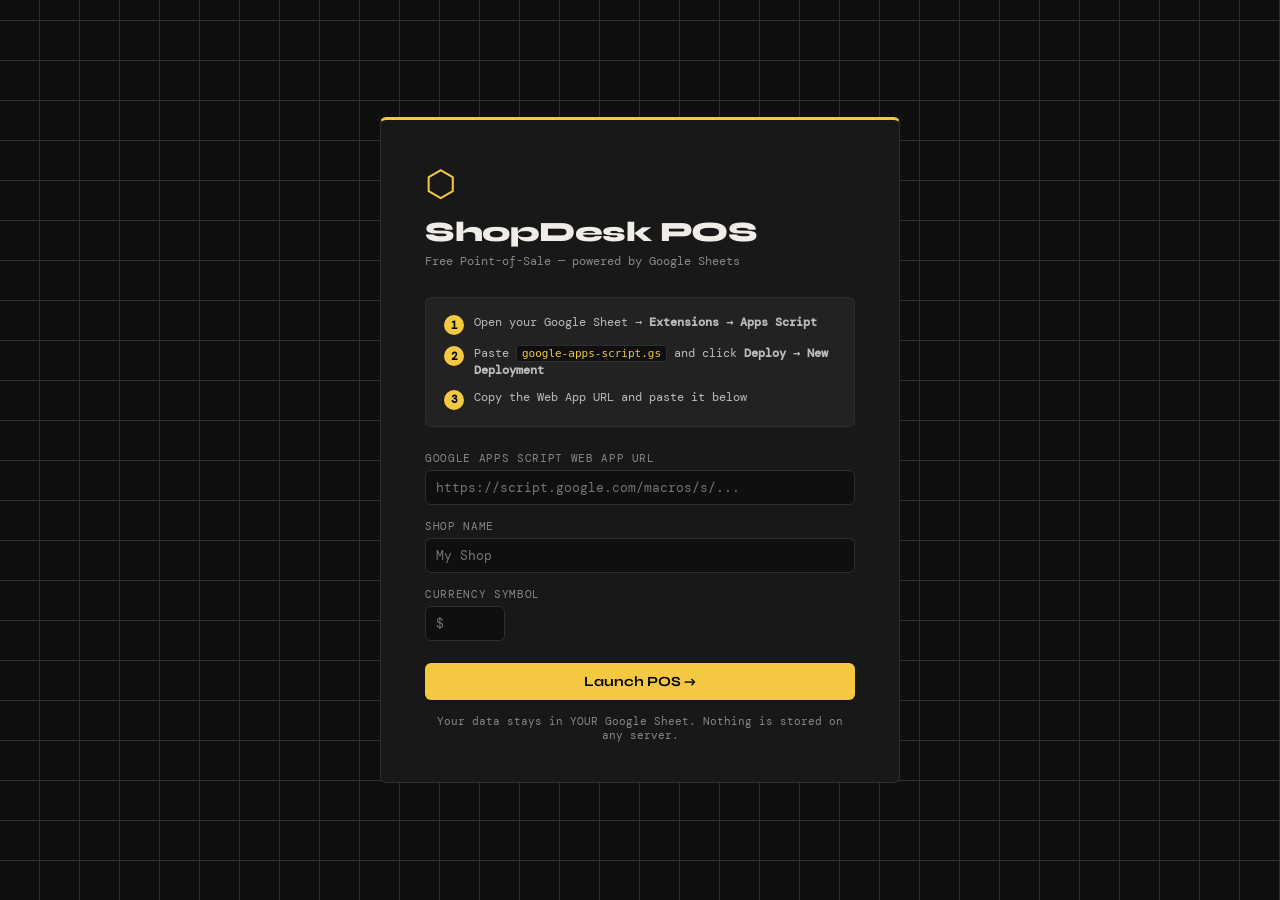
==== commit 3834160f: "Add files via upload" ====
--- a/index.html
+++ b/index.html
@@ -6,7 +6,806 @@
 <title>ShopDesk POS</title>
 <link href="https://fonts.googleapis.com/css2?family=Syne:wght@400;600;700;800&family=DM+Mono:wght@400;500&display=swap" rel="stylesheet"/>
 <style>
-CSSPLACEHOLDER
+/* ============================================
+   ShopDesk POS — Industrial Utility Aesthetic
+   ============================================ */
+@import url('https://fonts.googleapis.com/css2?family=Syne:wght@400;600;700;800&family=DM+Mono:wght@400;500&display=swap');
+
+:root {
+  --bg:       #0f0f0f;
+  --surface:  #181818;
+  --surface2: #222222;
+  --border:   #2e2e2e;
+  --accent:   #f5c842;
+  --accent2:  #e8f542;
+  --danger:   #ff4545;
+  --success:  #42f58d;
+  --text:     #f0ede8;
+  --muted:    #888;
+  --font-head: 'Syne', sans-serif;
+  --font-mono: 'DM Mono', monospace;
+  --radius: 6px;
+}
+
+*, *::before, *::after { box-sizing: border-box; margin: 0; padding: 0; }
+
+body {
+  background: var(--bg);
+  color: var(--text);
+  font-family: var(--font-mono);
+  font-size: 13px;
+  min-height: 100vh;
+  overflow-x: hidden;
+}
+
+/* ── SCREENS ── */
+.screen { display: none; }
+.screen.active { display: block; }
+
+/* ── SETUP ── */
+#setup-screen {
+  min-height: 100vh;
+  display: flex;
+  align-items: center;
+  justify-content: center;
+  background: var(--bg);
+  background-image:
+    repeating-linear-gradient(0deg, transparent, transparent 39px, var(--border) 39px, var(--border) 40px),
+    repeating-linear-gradient(90deg, transparent, transparent 39px, var(--border) 39px, var(--border) 40px);
+}
+
+.setup-card {
+  background: var(--surface);
+  border: 1px solid var(--border);
+  border-top: 3px solid var(--accent);
+  border-radius: var(--radius);
+  padding: 40px 44px;
+  max-width: 520px;
+  width: 90%;
+  position: relative;
+}
+
+.logo-mark {
+  font-size: 36px;
+  color: var(--accent);
+  display: block;
+  margin-bottom: 8px;
+}
+
+.setup-card h1 {
+  font-family: var(--font-head);
+  font-size: 28px;
+  font-weight: 800;
+  letter-spacing: -0.5px;
+  margin-bottom: 4px;
+}
+
+.setup-sub {
+  color: var(--muted);
+  margin-bottom: 28px;
+  font-size: 12px;
+}
+
+.setup-steps {
+  background: var(--surface2);
+  border: 1px solid var(--border);
+  border-radius: var(--radius);
+  padding: 16px 18px;
+  margin-bottom: 24px;
+  display: flex;
+  flex-direction: column;
+  gap: 10px;
+}
+
+.step {
+  display: flex;
+  align-items: flex-start;
+  gap: 10px;
+  font-size: 12px;
+  color: #bbb;
+  line-height: 1.4;
+}
+
+.step-num {
+  background: var(--accent);
+  color: #000;
+  width: 20px;
+  height: 20px;
+  border-radius: 50%;
+  display: flex;
+  align-items: center;
+  justify-content: center;
+  font-size: 11px;
+  font-weight: 700;
+  flex-shrink: 0;
+  margin-top: 1px;
+}
+
+.step code {
+  background: var(--bg);
+  border: 1px solid var(--border);
+  padding: 1px 5px;
+  border-radius: 3px;
+  color: var(--accent);
+  font-size: 11px;
+}
+
+.setup-note {
+  text-align: center;
+  font-size: 11px;
+  color: var(--muted);
+  margin-top: 14px;
+}
+
+/* ── INPUTS ── */
+.input-group {
+  margin-bottom: 14px;
+}
+
+.input-group label {
+  display: block;
+  font-size: 11px;
+  color: var(--muted);
+  text-transform: uppercase;
+  letter-spacing: 0.06em;
+  margin-bottom: 5px;
+}
+
+input[type="text"],
+input[type="url"],
+input[type="number"],
+input[type="date"],
+select,
+textarea {
+  background: var(--bg);
+  border: 1px solid var(--border);
+  color: var(--text);
+  font-family: var(--font-mono);
+  font-size: 13px;
+  padding: 8px 10px;
+  border-radius: var(--radius);
+  width: 100%;
+  outline: none;
+  transition: border-color 0.15s;
+}
+
+input:focus, select:focus {
+  border-color: var(--accent);
+}
+
+select option { background: var(--surface); }
+
+/* ── BUTTONS ── */
+.btn-primary {
+  background: var(--accent);
+  color: #000;
+  border: none;
+  padding: 10px 20px;
+  font-family: var(--font-head);
+  font-size: 14px;
+  font-weight: 700;
+  border-radius: var(--radius);
+  cursor: pointer;
+  width: 100%;
+  margin-top: 8px;
+  transition: opacity 0.15s, transform 0.1s;
+}
+.btn-primary:hover { opacity: 0.88; transform: translateY(-1px); }
+.btn-primary:active { transform: translateY(0); }
+
+.btn-secondary {
+  background: transparent;
+  color: var(--text);
+  border: 1px solid var(--border);
+  padding: 9px 18px;
+  font-family: var(--font-mono);
+  font-size: 13px;
+  border-radius: var(--radius);
+  cursor: pointer;
+  transition: border-color 0.15s;
+}
+.btn-secondary:hover { border-color: var(--accent); color: var(--accent); }
+
+/* ── TOP BAR ── */
+.topbar {
+  height: 52px;
+  background: var(--surface);
+  border-bottom: 1px solid var(--border);
+  display: flex;
+  align-items: center;
+  padding: 0 16px;
+  gap: 12px;
+  position: sticky;
+  top: 0;
+  z-index: 100;
+}
+
+.topbar-left { display: flex; align-items: center; gap: 8px; min-width: 160px; }
+.logo-sm { color: var(--accent); font-size: 22px; }
+.shop-title { font-family: var(--font-head); font-weight: 700; font-size: 15px; }
+
+.topbar-nav { display: flex; gap: 4px; flex: 1; justify-content: center; }
+
+.nav-btn {
+  background: transparent;
+  border: 1px solid transparent;
+  color: var(--muted);
+  padding: 6px 14px;
+  border-radius: var(--radius);
+  cursor: pointer;
+  font-family: var(--font-mono);
+  font-size: 12px;
+  transition: all 0.15s;
+}
+.nav-btn:hover { color: var(--text); border-color: var(--border); }
+.nav-btn.active { color: #000; background: var(--accent); border-color: var(--accent); font-weight: 600; }
+
+.topbar-right { display: flex; align-items: center; gap: 10px; min-width: 160px; justify-content: flex-end; }
+.clock { font-size: 12px; color: var(--muted); }
+
+.btn-settings {
+  background: transparent;
+  border: 1px solid var(--border);
+  color: var(--muted);
+  width: 32px;
+  height: 32px;
+  border-radius: var(--radius);
+  cursor: pointer;
+  font-size: 16px;
+  display: flex;
+  align-items: center;
+  justify-content: center;
+  transition: all 0.15s;
+}
+.btn-settings:hover { border-color: var(--accent); color: var(--accent); }
+
+/* ── TABS ── */
+.tab-content { display: none; height: calc(100vh - 52px); }
+.tab-content.active { display: flex; flex-direction: column; }
+
+/* ── SELL TAB LAYOUT ── */
+.sell-layout {
+  display: grid;
+  grid-template-columns: 1fr 360px;
+  height: 100%;
+  overflow: hidden;
+}
+
+/* PRODUCT PANEL */
+.product-panel {
+  display: flex;
+  flex-direction: column;
+  border-right: 1px solid var(--border);
+  overflow: hidden;
+}
+
+.panel-header {
+  padding: 12px;
+  border-bottom: 1px solid var(--border);
+  display: flex;
+  gap: 8px;
+}
+
+.panel-header input,
+.panel-header select {
+  margin-bottom: 0;
+}
+
+.product-grid {
+  display: grid;
+  grid-template-columns: repeat(auto-fill, minmax(140px, 1fr));
+  gap: 10px;
+  padding: 14px;
+  overflow-y: auto;
+  align-content: start;
+  flex: 1;
+}
+
+.product-card {
+  background: var(--surface);
+  border: 1px solid var(--border);
+  border-radius: var(--radius);
+  padding: 14px 12px;
+  cursor: pointer;
+  transition: border-color 0.15s, transform 0.1s, background 0.15s;
+  position: relative;
+  user-select: none;
+}
+.product-card:hover {
+  border-color: var(--accent);
+  background: var(--surface2);
+  transform: translateY(-2px);
+}
+.product-card:active { transform: scale(0.97); }
+
+.product-card .pc-name {
+  font-family: var(--font-head);
+  font-weight: 700;
+  font-size: 13px;
+  margin-bottom: 4px;
+  line-height: 1.3;
+  white-space: nowrap;
+  overflow: hidden;
+  text-overflow: ellipsis;
+}
+.product-card .pc-price {
+  color: var(--accent);
+  font-size: 15px;
+  font-weight: 500;
+}
+.product-card .pc-cat {
+  font-size: 10px;
+  color: var(--muted);
+  margin-bottom: 6px;
+  text-transform: uppercase;
+}
+.product-card .pc-stock {
+  position: absolute;
+  top: 8px;
+  right: 8px;
+  font-size: 10px;
+  background: var(--surface2);
+  border: 1px solid var(--border);
+  padding: 1px 5px;
+  border-radius: 3px;
+  color: var(--muted);
+}
+.product-card .pc-stock.low { color: var(--danger); border-color: var(--danger); }
+.product-card .pc-stock.ok { color: var(--success); border-color: var(--success); }
+
+.loading-state, .empty-cart, .no-results {
+  color: var(--muted);
+  font-size: 13px;
+  text-align: center;
+  padding: 30px 0;
+  grid-column: 1 / -1;
+}
+
+/* CART PANEL */
+.cart-panel {
+  display: flex;
+  flex-direction: column;
+  overflow: hidden;
+  background: var(--surface);
+}
+
+.cart-header {
+  display: flex;
+  justify-content: space-between;
+  align-items: center;
+  padding: 12px 14px;
+  border-bottom: 1px solid var(--border);
+}
+.cart-header h2 { font-family: var(--font-head); font-size: 15px; font-weight: 700; }
+.btn-clear {
+  background: transparent;
+  border: 1px solid var(--danger);
+  color: var(--danger);
+  font-size: 11px;
+  padding: 4px 10px;
+  border-radius: var(--radius);
+  cursor: pointer;
+  font-family: var(--font-mono);
+  transition: background 0.15s;
+}
+.btn-clear:hover { background: var(--danger); color: #fff; }
+
+.cart-items {
+  flex: 1;
+  overflow-y: auto;
+  padding: 8px 0;
+  min-height: 80px;
+  max-height: 220px;
+}
+
+.cart-item {
+  display: grid;
+  grid-template-columns: 1fr auto auto;
+  align-items: center;
+  gap: 8px;
+  padding: 7px 14px;
+  border-bottom: 1px solid var(--border);
+  transition: background 0.12s;
+}
+.cart-item:hover { background: var(--surface2); }
+.cart-item-name { font-weight: 500; font-size: 12px; }
+.cart-item-price { color: var(--accent); font-size: 12px; white-space: nowrap; }
+
+.qty-controls { display: flex; align-items: center; gap: 4px; }
+.qty-btn {
+  background: var(--surface2);
+  border: 1px solid var(--border);
+  color: var(--text);
+  width: 22px;
+  height: 22px;
+  border-radius: 4px;
+  cursor: pointer;
+  font-size: 14px;
+  display: flex;
+  align-items: center;
+  justify-content: center;
+  line-height: 1;
+  transition: border-color 0.1s;
+}
+.qty-btn:hover { border-color: var(--accent); }
+.qty-num { font-size: 12px; min-width: 22px; text-align: center; }
+
+/* CART FOOTER */
+.cart-footer {
+  border-top: 1px solid var(--border);
+  padding: 12px 14px;
+  overflow-y: auto;
+}
+
+.cart-totals {
+  margin-bottom: 12px;
+}
+
+.total-row {
+  display: flex;
+  justify-content: space-between;
+  padding: 4px 0;
+  font-size: 12px;
+  color: var(--muted);
+  border-bottom: 1px solid var(--border);
+}
+
+.total-row:last-child { border-bottom: none; }
+
+.grand-total-row {
+  font-family: var(--font-head);
+  font-size: 18px;
+  font-weight: 800;
+  color: var(--accent);
+  padding-top: 8px;
+}
+
+.discount-input-wrap {
+  display: flex;
+  gap: 4px;
+  align-items: center;
+}
+.discount-input-wrap input,
+.discount-input-wrap select {
+  width: auto;
+  padding: 3px 6px;
+  font-size: 12px;
+  height: 26px;
+}
+
+.payment-section {
+  margin-bottom: 12px;
+}
+.payment-section > label {
+  font-size: 11px;
+  color: var(--muted);
+  text-transform: uppercase;
+  letter-spacing: 0.06em;
+  display: block;
+  margin-bottom: 6px;
+}
+
+.payment-btns {
+  display: flex;
+  gap: 6px;
+  margin-bottom: 8px;
+  flex-wrap: wrap;
+}
+
+.pay-btn {
+  background: var(--surface2);
+  border: 1px solid var(--border);
+  color: var(--muted);
+  font-family: var(--font-mono);
+  font-size: 12px;
+  padding: 6px 12px;
+  border-radius: var(--radius);
+  cursor: pointer;
+  transition: all 0.15s;
+  flex: 1;
+}
+.pay-btn:hover { border-color: var(--accent); color: var(--text); }
+.pay-btn.active { background: var(--accent); color: #000; border-color: var(--accent); font-weight: 600; }
+
+.cash-wrap { margin-bottom: 10px; }
+.change-row { font-size: 12px; color: var(--muted); margin-top: 5px; }
+.change-row strong { color: var(--success); }
+
+.btn-checkout {
+  width: 100%;
+  background: var(--success);
+  color: #000;
+  border: none;
+  padding: 13px;
+  font-family: var(--font-head);
+  font-size: 16px;
+  font-weight: 800;
+  border-radius: var(--radius);
+  cursor: pointer;
+  margin-top: 10px;
+  transition: opacity 0.15s, transform 0.1s;
+  letter-spacing: 0.02em;
+}
+.btn-checkout:hover { opacity: 0.88; transform: translateY(-1px); }
+
+/* ── TABS: Products & Sales ── */
+#tab-products, #tab-sales {
+  padding: 20px 24px;
+  overflow-y: auto;
+}
+
+.tab-toolbar {
+  display: flex;
+  justify-content: space-between;
+  align-items: center;
+  margin-bottom: 18px;
+  flex-wrap: wrap;
+  gap: 10px;
+}
+
+.tab-toolbar h2 {
+  font-family: var(--font-head);
+  font-size: 18px;
+  font-weight: 800;
+}
+
+.filter-row { display: flex; align-items: center; gap: 8px; flex-wrap: wrap; }
+.filter-row input[type="date"] { width: auto; }
+
+/* TABLE */
+.table-wrap { overflow-x: auto; }
+
+table {
+  width: 100%;
+  border-collapse: collapse;
+  font-size: 12px;
+}
+
+thead tr {
+  border-bottom: 2px solid var(--accent);
+}
+
+th {
+  text-align: left;
+  padding: 8px 10px;
+  font-family: var(--font-head);
+  font-size: 11px;
+  font-weight: 700;
+  text-transform: uppercase;
+  letter-spacing: 0.06em;
+  color: var(--muted);
+  white-space: nowrap;
+}
+
+td {
+  padding: 9px 10px;
+  border-bottom: 1px solid var(--border);
+  vertical-align: middle;
+}
+
+tr:hover td { background: var(--surface2); }
+
+.action-btns { display: flex; gap: 6px; }
+.btn-edit, .btn-delete {
+  padding: 3px 9px;
+  border-radius: 4px;
+  font-size: 11px;
+  cursor: pointer;
+  font-family: var(--font-mono);
+  border: 1px solid;
+  transition: all 0.12s;
+}
+.btn-edit { border-color: var(--accent); color: var(--accent); background: transparent; }
+.btn-edit:hover { background: var(--accent); color: #000; }
+.btn-delete { border-color: var(--danger); color: var(--danger); background: transparent; }
+.btn-delete:hover { background: var(--danger); color: #fff; }
+
+/* SUMMARY CARDS */
+.summary-cards {
+  display: grid;
+  grid-template-columns: repeat(3, 1fr);
+  gap: 12px;
+  margin-bottom: 20px;
+}
+
+.sumcard {
+  background: var(--surface);
+  border: 1px solid var(--border);
+  border-top: 2px solid var(--accent);
+  border-radius: var(--radius);
+  padding: 16px 18px;
+}
+
+.sumcard-label { font-size: 11px; color: var(--muted); text-transform: uppercase; margin-bottom: 6px; }
+.sumcard-val { font-family: var(--font-head); font-size: 22px; font-weight: 800; color: var(--accent); }
+
+/* ── MODALS ── */
+.modal-overlay {
+  display: none;
+  position: fixed;
+  inset: 0;
+  background: rgba(0,0,0,0.75);
+  z-index: 200;
+  align-items: center;
+  justify-content: center;
+  backdrop-filter: blur(3px);
+}
+.modal-overlay.open { display: flex; }
+
+.modal-box {
+  background: var(--surface);
+  border: 1px solid var(--border);
+  border-top: 3px solid var(--accent);
+  border-radius: var(--radius);
+  padding: 28px 32px;
+  width: 90%;
+  max-width: 420px;
+  max-height: 90vh;
+  overflow-y: auto;
+}
+
+.modal-box h3 {
+  font-family: var(--font-head);
+  font-size: 18px;
+  font-weight: 800;
+  margin-bottom: 18px;
+}
+
+.modal-actions {
+  display: flex;
+  gap: 10px;
+  margin-top: 18px;
+}
+.modal-actions .btn-secondary,
+.modal-actions .btn-primary { flex: 1; }
+
+/* RECEIPT */
+.receipt-box { max-width: 340px; font-family: var(--font-mono); }
+.receipt-content { white-space: pre-wrap; }
+#receipt-content {
+  font-size: 12px;
+  line-height: 1.6;
+  background: #fff;
+  color: #000;
+  padding: 20px;
+  border-radius: 4px;
+  font-family: 'Courier New', monospace;
+}
+
+/* ── TOAST ── */
+.toast {
+  position: fixed;
+  bottom: 24px;
+  left: 50%;
+  transform: translateX(-50%) translateY(80px);
+  background: var(--surface2);
+  border: 1px solid var(--border);
+  border-left: 3px solid var(--accent);
+  color: var(--text);
+  padding: 10px 20px;
+  border-radius: var(--radius);
+  font-size: 13px;
+  z-index: 999;
+  transition: transform 0.3s ease;
+  pointer-events: none;
+  white-space: nowrap;
+}
+.toast.show { transform: translateX(-50%) translateY(0); }
+.toast.error { border-left-color: var(--danger); }
+.toast.success { border-left-color: var(--success); }
+
+/* ── SCROLLBARS ── */
+::-webkit-scrollbar { width: 5px; height: 5px; }
+::-webkit-scrollbar-track { background: transparent; }
+::-webkit-scrollbar-thumb { background: var(--border); border-radius: 3px; }
+::-webkit-scrollbar-thumb:hover { background: var(--muted); }
+
+/* ── PRINT ── */
+@media print {
+  body * { visibility: hidden; }
+  #receipt-content, #receipt-content * { visibility: visible; }
+  #receipt-content {
+    position: fixed;
+    top: 0; left: 0;
+    width: 100%;
+    background: white;
+    color: black;
+    font-size: 12px;
+    padding: 10px;
+  }
+}
+
+/* ── RESPONSIVE ── */
+@media (max-width: 768px) {
+  .sell-layout {
+    grid-template-columns: 1fr;
+    grid-template-rows: auto 1fr;
+  }
+  .cart-panel {
+    border-top: 1px solid var(--border);
+    border-right: none;
+    height: auto;
+  }
+  .summary-cards { grid-template-columns: 1fr; }
+  .topbar-nav .nav-btn span { display: none; }
+}
+
+/* ── QUICK LOOKUP ── */
+.btn-lookup {
+  background: transparent;
+  border: 1px solid var(--accent);
+  color: var(--accent);
+  font-family: var(--font-mono);
+  font-size: 12px;
+  padding: 5px 12px;
+  border-radius: var(--radius);
+  cursor: pointer;
+  transition: all 0.15s;
+}
+.btn-lookup:hover { background: var(--accent); color: #000; }
+
+.lookup-box { max-width: 480px; }
+
+.lookup-results {
+  max-height: 340px;
+  overflow-y: auto;
+  margin-top: 4px;
+  border: 1px solid var(--border);
+  border-radius: var(--radius);
+  background: var(--bg);
+}
+
+.lookup-empty {
+  color: var(--muted);
+  text-align: center;
+  padding: 24px;
+  font-size: 13px;
+}
+
+.lookup-item {
+  display: grid;
+  grid-template-columns: 1fr auto;
+  gap: 6px;
+  padding: 12px 14px;
+  border-bottom: 1px solid var(--border);
+  transition: background 0.12s;
+  cursor: pointer;
+}
+.lookup-item:last-child { border-bottom: none; }
+.lookup-item:hover { background: var(--surface2); }
+
+.lookup-item-left { display: flex; flex-direction: column; gap: 3px; }
+.lookup-item-name { font-family: var(--font-head); font-size: 14px; font-weight: 700; }
+.lookup-item-meta { font-size: 11px; color: var(--muted); }
+
+.lookup-item-right { display: flex; flex-direction: column; align-items: flex-end; gap: 4px; }
+.lookup-item-price { font-size: 16px; color: var(--accent); font-weight: 600; }
+.lookup-item-stock { font-size: 11px; padding: 2px 7px; border-radius: 3px; border: 1px solid; }
+.lookup-item-stock.ok   { color: var(--success); border-color: var(--success); }
+.lookup-item-stock.low  { color: var(--accent);  border-color: var(--accent); }
+.lookup-item-stock.out  { color: var(--danger);  border-color: var(--danger); }
+
+.lookup-add-btn {
+  font-size: 11px;
+  padding: 3px 10px;
+  border-radius: 4px;
+  border: 1px solid var(--accent);
+  color: var(--accent);
+  background: transparent;
+  cursor: pointer;
+  font-family: var(--font-mono);
+  margin-top: 4px;
+  transition: all 0.12s;
+}
+.lookup-add-btn:hover { background: var(--accent); color: #000; }
+
+.lookup-no-results {
+  color: var(--danger);
+  text-align: center;
+  padding: 20px;
+  font-size: 13px;
+}
+
 </style>
 </head>
 <body>
@@ -195,7 +994,528 @@
 <div id="toast" class="toast"></div>
 
 <script>
-JSPLACEHOLDER
+/* ============================================
+   ShopDesk POS — app.js  (CORS-safe via JSONP)
+   ============================================ */
+
+let config = {};
+let products = [];
+let cart = [];
+let sales = [];
+let currentPayment = 'Cash';
+
+// ── INIT ───────────────────────────────────
+document.addEventListener('DOMContentLoaded', () => {
+  loadConfig();
+  updateClock();
+  setInterval(updateClock, 1000);
+  setDefaultDates();
+});
+
+function updateClock() {
+  const now = new Date();
+  document.getElementById('clock').textContent =
+    now.toLocaleTimeString([], { hour: '2-digit', minute: '2-digit' });
+}
+
+function setDefaultDates() {
+  const today = new Date().toISOString().split('T')[0];
+  const from = document.getElementById('sales-date-from');
+  const to   = document.getElementById('sales-date-to');
+  if (from) { from.value = today; to.value = today; }
+}
+
+// ── CONFIG ─────────────────────────────────
+function loadConfig() {
+  try { config = JSON.parse(localStorage.getItem('shopdesk_config') || '{}'); }
+  catch(e) { config = {}; }
+  if (config.scriptUrl && config.shopName) launchPOS();
+  else document.getElementById('setup-screen').classList.add('active');
+}
+
+function saveConfig() {
+  const url  = document.getElementById('script-url').value.trim();
+  const name = document.getElementById('shop-name').value.trim();
+  const curr = document.getElementById('currency').value.trim() || '$';
+  if (!url || !name) { showToast('Please fill in all required fields', 'error'); return; }
+  if (!url.includes('script.google.com')) { showToast('Invalid Apps Script URL', 'error'); return; }
+  config = { scriptUrl: url, shopName: name, currency: curr, taxRate: 0, receiptMsg: 'Thank you for your purchase!' };
+  localStorage.setItem('shopdesk_config', JSON.stringify(config));
+  launchPOS();
+}
+
+function launchPOS() {
+  document.getElementById('setup-screen').classList.remove('active');
+  document.getElementById('pos-screen').classList.add('active');
+  document.getElementById('topbar-shop').textContent = config.shopName;
+  document.getElementById('tax-label').textContent   = config.taxRate || 0;
+  loadProducts();
+}
+
+// ── JSONP (GET reads — bypasses CORS fully) ──
+function jsonpCall(params) {
+  return new Promise((resolve, reject) => {
+    const cbName = 'cb_' + Date.now() + '_' + Math.floor(Math.random() * 9999);
+    const timer  = setTimeout(() => {
+      cleanup();
+      reject(new Error('Timed out. Make sure Apps Script is deployed with "Anyone" access.'));
+    }, 14000);
+
+    function cleanup() {
+      clearTimeout(timer);
+      delete window[cbName];
+      const el = document.getElementById(cbName);
+      if (el) el.remove();
+    }
+
+    window[cbName] = function(data) { cleanup(); resolve(data); };
+
+    const url = new URL(config.scriptUrl);
+    url.searchParams.set('callback', cbName);
+    Object.keys(params).forEach(k =>
+      url.searchParams.set(k, typeof params[k] === 'object' ? JSON.stringify(params[k]) : String(params[k]))
+    );
+
+    const s  = document.createElement('script');
+    s.id     = cbName;
+    s.src    = url.toString();
+    s.onerror = () => { cleanup(); reject(new Error('Failed to reach Apps Script. Check URL in Settings.')); };
+    document.head.appendChild(s);
+  });
+}
+
+// ── no-cors POST (writes — fire and forget) ──
+function noCorsPOST(params) {
+  const body = Object.keys(params)
+    .map(k => encodeURIComponent(k) + '=' + encodeURIComponent(
+      typeof params[k] === 'object' ? JSON.stringify(params[k]) : String(params[k])
+    )).join('&');
+  return fetch(config.scriptUrl, {
+    method: 'POST', mode: 'no-cors',
+    headers: { 'Content-Type': 'application/x-www-form-urlencoded' },
+    body
+  }).then(() => new Promise(r => setTimeout(() => r({ success: true }), 1600)))
+    .catch(() => new Promise(r => setTimeout(() => r({ success: true }), 1600)));
+}
+
+// ── PRODUCTS ───────────────────────────────
+async function loadProducts() {
+  document.getElementById('product-grid').innerHTML = '<div class="loading-state">⏳ Connecting to Google Sheet…</div>';
+  try {
+    const res = await jsonpCall({ action: 'getProducts' });
+    if (res.success) {
+      products = res.data || [];
+      renderProductGrid();
+      renderProductsTable();
+      populateCategoryFilter();
+    } else {
+      document.getElementById('product-grid').innerHTML = `<div class="loading-state">⚠ ${res.error || 'Error loading products'}</div>`;
+    }
+  } catch(e) {
+    document.getElementById('product-grid').innerHTML = `<div class="loading-state">⚠ ${e.message}</div>`;
+    showToast(e.message, 'error');
+  }
+}
+
+function renderProductGrid() {
+  const grid   = document.getElementById('product-grid');
+  const search = (document.getElementById('product-search').value || '').toLowerCase();
+  const cat    = document.getElementById('category-filter').value;
+  const filtered = products.filter(p => {
+    const ms = !search || p.name.toLowerCase().includes(search) || (p.barcode && String(p.barcode).toLowerCase().includes(search));
+    const mc = !cat || p.category === cat;
+    return ms && mc;
+  });
+  if (!filtered.length) { grid.innerHTML = '<div class="no-results">No products found.</div>'; return; }
+  grid.innerHTML = filtered.map(p => {
+    const stock = parseInt(p.stock) || 0;
+    const sc = stock <= 0 ? 'low' : stock <= 5 ? '' : 'ok';
+    return `<div class="product-card" onclick="addToCart('${escHtml(String(p.id))}')">
+      <div class="pc-stock ${sc}">${stock <= 0 ? 'OUT' : stock}</div>
+      <div class="pc-cat">${escHtml(p.category || '—')}</div>
+      <div class="pc-name">${escHtml(p.name)}</div>
+      <div class="pc-price">${config.currency}${parseFloat(p.price).toFixed(2)}</div>
+    </div>`;
+  }).join('');
+}
+
+function populateCategoryFilter() {
+  const cats = [...new Set(products.map(p => p.category).filter(Boolean))].sort();
+  const sel  = document.getElementById('category-filter');
+  sel.innerHTML = '<option value="">All Categories</option>' +
+    cats.map(c => `<option value="${escHtml(c)}">${escHtml(c)}</option>`).join('');
+}
+
+function filterProducts() { renderProductGrid(); }
+
+function renderProductsTable() {
+  const tbody = document.getElementById('products-tbody');
+  if (!products.length) {
+    tbody.innerHTML = '<tr><td colspan="6" style="text-align:center;color:var(--muted);padding:20px">No products yet. Click "+ Add Product"</td></tr>';
+    return;
+  }
+  tbody.innerHTML = products.map(p => `<tr>
+    <td><strong>${escHtml(p.name)}</strong></td>
+    <td>${escHtml(p.category||'—')}</td>
+    <td>${config.currency}${parseFloat(p.price).toFixed(2)}</td>
+    <td>${p.stock}</td>
+    <td><code>${escHtml(p.barcode||'—')}</code></td>
+    <td><div class="action-btns">
+      <button class="btn-edit"   onclick="openProductModal('${escHtml(String(p.id))}')">Edit</button>
+      <button class="btn-delete" onclick="deleteProduct('${escHtml(String(p.id))}')">Del</button>
+    </div></td>
+  </tr>`).join('');
+}
+
+// ── PRODUCT MODAL ──────────────────────────
+function openProductModal(id = null) {
+  ['p-name','p-category','p-price','p-barcode'].forEach(f => document.getElementById(f).value = '');
+  document.getElementById('p-stock').value = '0';
+  document.getElementById('edit-row-id').value = '';
+  document.getElementById('modal-title').textContent = 'Add Product';
+  if (id) {
+    const p = products.find(x => String(x.id) === String(id));
+    if (p) {
+      document.getElementById('modal-title').textContent = 'Edit Product';
+      document.getElementById('edit-row-id').value  = p.id;
+      document.getElementById('p-name').value       = p.name;
+      document.getElementById('p-category').value   = p.category || '';
+      document.getElementById('p-price').value      = p.price;
+      document.getElementById('p-stock').value      = p.stock;
+      document.getElementById('p-barcode').value    = p.barcode || '';
+    }
+  }
+  document.getElementById('product-modal').classList.add('open');
+}
+function closeProductModal() { document.getElementById('product-modal').classList.remove('open'); }
+function closeModalOnOverlay(e) { if (e.target === document.getElementById('product-modal')) closeProductModal(); }
+
+async function saveProduct() {
+  const name  = document.getElementById('p-name').value.trim();
+  const price = parseFloat(document.getElementById('p-price').value);
+  if (!name || isNaN(price)) { showToast('Name and Price are required', 'error'); return; }
+  const data = {
+    id:       document.getElementById('edit-row-id').value || ('p_' + Date.now()),
+    name,
+    category: document.getElementById('p-category').value.trim(),
+    price,
+    stock:    parseInt(document.getElementById('p-stock').value) || 0,
+    barcode:  document.getElementById('p-barcode').value.trim()
+  };
+  showToast('Saving…');
+  closeProductModal();
+  await noCorsPOST({ action: 'saveProduct', ...data });
+  showToast('Saved! Refreshing…', 'success');
+  await loadProducts();
+}
+
+async function deleteProduct(id) {
+  if (!confirm('Delete this product?')) return;
+  showToast('Deleting…');
+  await noCorsPOST({ action: 'deleteProduct', id });
+  showToast('Deleted', 'success');
+  await loadProducts();
+}
+
+// ── CART ───────────────────────────────────
+function addToCart(id) {
+  const p = products.find(x => String(x.id) === String(id));
+  if (!p) return;
+  if (parseInt(p.stock) <= 0) { showToast('Out of stock!', 'error'); return; }
+  const ex = cart.find(c => c.id === id);
+  if (ex) ex.qty++;
+  else cart.push({ id: p.id, name: p.name, price: parseFloat(p.price), qty: 1 });
+  renderCart(); recalc();
+}
+
+function changeQty(id, delta) {
+  const item = cart.find(c => c.id === id);
+  if (!item) return;
+  item.qty += delta;
+  if (item.qty <= 0) cart = cart.filter(c => c.id !== id);
+  renderCart(); recalc();
+}
+
+function clearCart() {
+  cart = [];
+  renderCart(); recalc();
+  ['customer-name','sale-note','cash-received'].forEach(f => document.getElementById(f).value = '');
+  document.getElementById('discount-val').value = 0;
+  document.getElementById('change-due').textContent = config.currency + '0.00';
+}
+
+function renderCart() {
+  const el = document.getElementById('cart-items');
+  if (!cart.length) { el.innerHTML = '<div class="empty-cart">No items yet.<br/>Tap a product to add.</div>'; return; }
+  el.innerHTML = cart.map(item => `<div class="cart-item">
+    <div>
+      <div class="cart-item-name">${escHtml(item.name)}</div>
+      <div class="cart-item-price">${config.currency}${(item.price*item.qty).toFixed(2)}</div>
+    </div>
+    <div class="qty-controls">
+      <button class="qty-btn" onclick="changeQty('${item.id}',-1)">−</button>
+      <span class="qty-num">${item.qty}</span>
+      <button class="qty-btn" onclick="changeQty('${item.id}',1)">+</button>
+    </div>
+  </div>`).join('');
+}
+
+function recalc() {
+  const sub  = cart.reduce((s,i) => s + i.price*i.qty, 0);
+  const dv   = parseFloat(document.getElementById('discount-val').value) || 0;
+  const dt   = document.getElementById('discount-type').value;
+  const tax  = parseFloat(config.taxRate) || 0;
+  const disc = dt === 'pct' ? sub*(dv/100) : Math.min(dv, sub);
+  const after = sub - disc;
+  const taxAmt = after * (tax/100);
+  const total  = after + taxAmt;
+  document.getElementById('subtotal').textContent    = config.currency + sub.toFixed(2);
+  document.getElementById('tax-label').textContent   = tax;
+  document.getElementById('tax-amount').textContent  = config.currency + taxAmt.toFixed(2);
+  document.getElementById('grand-total').textContent = config.currency + total.toFixed(2);
+  calcChange();
+}
+
+function calcChange() {
+  const total = parseFloat(document.getElementById('grand-total').textContent.replace(/[^0-9.]/g,'')) || 0;
+  const recv  = parseFloat(document.getElementById('cash-received').value) || 0;
+  document.getElementById('change-due').textContent = config.currency + Math.max(0, recv-total).toFixed(2);
+}
+
+function selectPayment(btn) {
+  document.querySelectorAll('.pay-btn').forEach(b => b.classList.remove('active'));
+  btn.classList.add('active');
+  currentPayment = btn.dataset.method;
+  document.getElementById('cash-input-wrap').style.display = currentPayment === 'Cash' ? 'block' : 'none';
+}
+
+// ── CHECKOUT ───────────────────────────────
+async function checkout() {
+  if (!cart.length) { showToast('Cart is empty', 'error'); return; }
+  const sub  = cart.reduce((s,i) => s + i.price*i.qty, 0);
+  const dv   = parseFloat(document.getElementById('discount-val').value) || 0;
+  const dt   = document.getElementById('discount-type').value;
+  const tax  = parseFloat(config.taxRate) || 0;
+  const disc = dt === 'pct' ? sub*(dv/100) : Math.min(dv, sub);
+  const after = sub - disc;
+  const taxAmt = after*(tax/100);
+  const total  = after + taxAmt;
+  const sale = {
+    id: 'sale_' + Date.now(),
+    datetime: new Date().toISOString(),
+    customer: document.getElementById('customer-name').value.trim() || 'Walk-in',
+    items: cart.map(i => `${i.name} x${i.qty}`).join('; '),
+    itemsDetail: JSON.stringify(cart),
+    payment: currentPayment,
+    subtotal: sub.toFixed(2),
+    discount: disc.toFixed(2),
+    tax: taxAmt.toFixed(2),
+    total: total.toFixed(2),
+    note: document.getElementById('sale-note').value.trim()
+  };
+  showToast('Recording sale…');
+  await noCorsPOST({ action: 'recordSale', ...sale });
+  showToast('Sale complete ✓', 'success');
+  showReceipt(sale);
+  clearCart();
+  setTimeout(loadProducts, 2000);
+}
+
+// ── RECEIPT ────────────────────────────────
+function showReceipt(sale) {
+  const line   = '─'.repeat(32);
+  const center = (s, w=32) => ' '.repeat(Math.max(0, Math.floor((w-s.length)/2))) + s;
+  const items  = JSON.parse(sale.itemsDetail || '[]');
+  const itemLines = items.map(i =>
+    `${i.name.substring(0,20).padEnd(20)} x${i.qty}  ${config.currency}${(i.price*i.qty).toFixed(2)}`
+  ).join('\n');
+  const r = [
+    center(config.shopName),
+    center(new Date(sale.datetime).toLocaleString()),
+    line, itemLines, line,
+    `${'Subtotal'.padEnd(22)}${config.currency}${sale.subtotal}`,
+    `${'Discount'.padEnd(22)}-${config.currency}${sale.discount}`,
+    `${'Tax'.padEnd(22)}${config.currency}${sale.tax}`,
+    line,
+    `${'TOTAL'.padEnd(22)}${config.currency}${sale.total}`,
+    line,
+    `Payment: ${sale.payment}`,
+    `Customer: ${sale.customer}`,
+    sale.note ? `Note: ${sale.note}` : null,
+    line,
+    center(config.receiptMsg || 'Thank you!'),
+    center('Ref: ' + sale.id.slice(-8))
+  ].filter(x => x !== null).join('\n');
+  document.getElementById('receipt-content').textContent = r;
+  document.getElementById('receipt-modal').classList.add('open');
+}
+function printReceipt()  { window.print(); }
+function closeReceipt()  { document.getElementById('receipt-modal').classList.remove('open'); }
+function closeReceiptOnOverlay(e) { if (e.target === document.getElementById('receipt-modal')) closeReceipt(); }
+
+// ── SALES ──────────────────────────────────
+async function loadSales() {
+  const from  = document.getElementById('sales-date-from').value;
+  const to    = document.getElementById('sales-date-to').value;
+  const tbody = document.getElementById('sales-tbody');
+  tbody.innerHTML = '<tr><td colspan="8" style="text-align:center;padding:20px">⏳ Loading…</td></tr>';
+  try {
+    const res = await jsonpCall({ action: 'getSales', from, to });
+    if (res.success) { sales = res.data || []; renderSalesTable(); updateSumCards(); }
+    else tbody.innerHTML = `<tr><td colspan="8" style="text-align:center;color:var(--danger)">Error: ${res.error}</td></tr>`;
+  } catch(e) {
+    tbody.innerHTML = `<tr><td colspan="8" style="text-align:center;color:var(--danger)">${e.message}</td></tr>`;
+  }
+}
+
+function renderSalesTable() {
+  const tbody = document.getElementById('sales-tbody');
+  if (!sales.length) { tbody.innerHTML = '<tr><td colspan="8" style="text-align:center;color:var(--muted);padding:20px">No sales in this period</td></tr>'; return; }
+  tbody.innerHTML = [...sales].reverse().map(s => `<tr>
+    <td>${new Date(s.datetime).toLocaleString()}</td>
+    <td>${escHtml(s.customer)}</td>
+    <td style="max-width:180px;overflow:hidden;text-overflow:ellipsis;white-space:nowrap">${escHtml(s.items)}</td>
+    <td>${escHtml(s.payment)}</td>
+    <td>${config.currency}${parseFloat(s.discount||0).toFixed(2)}</td>
+    <td>${config.currency}${parseFloat(s.tax||0).toFixed(2)}</td>
+    <td><strong>${config.currency}${parseFloat(s.total).toFixed(2)}</strong></td>
+    <td>${escHtml(s.note||'')}</td>
+  </tr>`).join('');
+}
+
+function updateSumCards() {
+  const today = new Date().toISOString().split('T')[0];
+  const ts    = sales.filter(s => String(s.datetime).startsWith(today));
+  const tt    = ts.reduce((a,s) => a+parseFloat(s.total||0), 0);
+  const at    = sales.reduce((a,s) => a+parseFloat(s.total||0), 0);
+  document.getElementById('sum-today').textContent = config.currency + tt.toFixed(2);
+  document.getElementById('sum-count').textContent = sales.length;
+  document.getElementById('sum-avg').textContent   = config.currency + (sales.length ? (at/sales.length).toFixed(2) : '0.00');
+}
+
+function exportCSV() {
+  if (!sales.length) { showToast('No data to export', 'error'); return; }
+  const h = ['Date/Time','Customer','Items','Payment','Subtotal','Discount','Tax','Total','Note'];
+  const rows = sales.map(s => [s.datetime,s.customer,`"${s.items}"`,s.payment,s.subtotal,s.discount,s.tax,s.total,`"${s.note||''}"`]);
+  const csv  = [h,...rows].map(r => r.join(',')).join('\n');
+  const a    = document.createElement('a');
+  a.href     = URL.createObjectURL(new Blob([csv], { type: 'text/csv' }));
+  a.download = `sales_${new Date().toISOString().split('T')[0]}.csv`;
+  a.click();
+}
+
+// ── SETTINGS ───────────────────────────────
+function openSettings() {
+  document.getElementById('s-shop-name').value   = config.shopName || '';
+  document.getElementById('s-currency').value    = config.currency || '$';
+  document.getElementById('s-tax').value         = config.taxRate  || 0;
+  document.getElementById('s-receipt-msg').value = config.receiptMsg || 'Thank you for your purchase!';
+  document.getElementById('s-script-url').value  = config.scriptUrl || '';
+  document.getElementById('settings-modal').classList.add('open');
+}
+function saveSettings() {
+  config.shopName   = document.getElementById('s-shop-name').value.trim()  || config.shopName;
+  config.currency   = document.getElementById('s-currency').value.trim()   || '$';
+  config.taxRate    = parseFloat(document.getElementById('s-tax').value)    || 0;
+  config.receiptMsg = document.getElementById('s-receipt-msg').value.trim();
+  config.scriptUrl  = document.getElementById('s-script-url').value.trim() || config.scriptUrl;
+  localStorage.setItem('shopdesk_config', JSON.stringify(config));
+  document.getElementById('topbar-shop').textContent = config.shopName;
+  document.getElementById('tax-label').textContent   = config.taxRate;
+  closeSettings(); recalc();
+  showToast('Settings saved!', 'success');
+}
+function closeSettings() { document.getElementById('settings-modal').classList.remove('open'); }
+function closeSettingsOnOverlay(e) { if (e.target === document.getElementById('settings-modal')) closeSettings(); }
+
+// ── TABS ───────────────────────────────────
+function switchTab(tab) {
+  document.querySelectorAll('.nav-btn').forEach(b => b.classList.remove('active'));
+  document.querySelectorAll('.tab-content').forEach(t => t.classList.remove('active'));
+  document.querySelector(`[onclick="switchTab('${tab}')"]`).classList.add('active');
+  document.getElementById(`tab-${tab}`).classList.add('active');
+  if (tab === 'sales')    loadSales();
+  if (tab === 'products') renderProductsTable();
+}
+
+// ── UTILS ──────────────────────────────────
+function escHtml(str) {
+  return String(str||'').replace(/&/g,'&amp;').replace(/</g,'&lt;').replace(/>/g,'&gt;').replace(/"/g,'&quot;');
+}
+function showToast(msg, type='') {
+  const t = document.getElementById('toast');
+  t.textContent = msg;
+  t.className   = 'toast show' + (type ? ' '+type : '');
+  clearTimeout(t._t);
+  t._t = setTimeout(() => t.classList.remove('show'), 3500);
+}
+
+// ── QUICK LOOKUP ────────────────────────────
+function openLookup() {
+  document.getElementById('lookup-input').value = '';
+  document.getElementById('lookup-results').innerHTML = '<div class="lookup-empty">Start typing to search products…</div>';
+  document.getElementById('lookup-modal').classList.add('open');
+  setTimeout(() => document.getElementById('lookup-input').focus(), 100);
+}
+
+function closeLookup() {
+  document.getElementById('lookup-modal').classList.remove('open');
+}
+
+function closeLookupOnOverlay(e) {
+  if (e.target === document.getElementById('lookup-modal')) closeLookup();
+}
+
+function runLookup() {
+  const query   = document.getElementById('lookup-input').value.trim().toLowerCase();
+  const results = document.getElementById('lookup-results');
+
+  if (!query) {
+    results.innerHTML = '<div class="lookup-empty">Start typing to search products…</div>';
+    return;
+  }
+
+  const found = products.filter(p =>
+    p.name.toLowerCase().includes(query) ||
+    (p.category && p.category.toLowerCase().includes(query)) ||
+    (p.barcode  && String(p.barcode).toLowerCase().includes(query))
+  );
+
+  if (!found.length) {
+    results.innerHTML = `<div class="lookup-no-results">❌ No product found for "<strong>${escHtml(query)}</strong>"</div>`;
+    return;
+  }
+
+  results.innerHTML = found.map(p => {
+    const stock = parseInt(p.stock) || 0;
+    const stockClass = stock <= 0 ? 'out' : stock <= 5 ? 'low' : 'ok';
+    const stockLabel = stock <= 0 ? 'Out of Stock' : stock <= 5 ? `Low: ${stock} left` : `In Stock: ${stock}`;
+    return `
+      <div class="lookup-item">
+        <div class="lookup-item-left">
+          <div class="lookup-item-name">${escHtml(p.name)}</div>
+          <div class="lookup-item-meta">
+            ${p.category ? '📁 ' + escHtml(p.category) : ''}
+            ${p.barcode  ? ' &nbsp;|&nbsp; 🏷 ' + escHtml(String(p.barcode)) : ''}
+          </div>
+          <button class="lookup-add-btn" onclick="addFromLookup('${escHtml(String(p.id))}')">+ Add to Cart</button>
+        </div>
+        <div class="lookup-item-right">
+          <div class="lookup-item-price">${config.currency}${parseFloat(p.price).toFixed(2)}</div>
+          <div class="lookup-item-stock ${stockClass}">${stockLabel}</div>
+        </div>
+      </div>`;
+  }).join('');
+}
+
+function addFromLookup(id) {
+  addToCart(id);
+  closeLookup();
+  // switch to sell tab if not already there
+  switchTab('sell');
+  showToast('Added to cart!', 'success');
+}
+
 </script>
 </body>
 </html>
